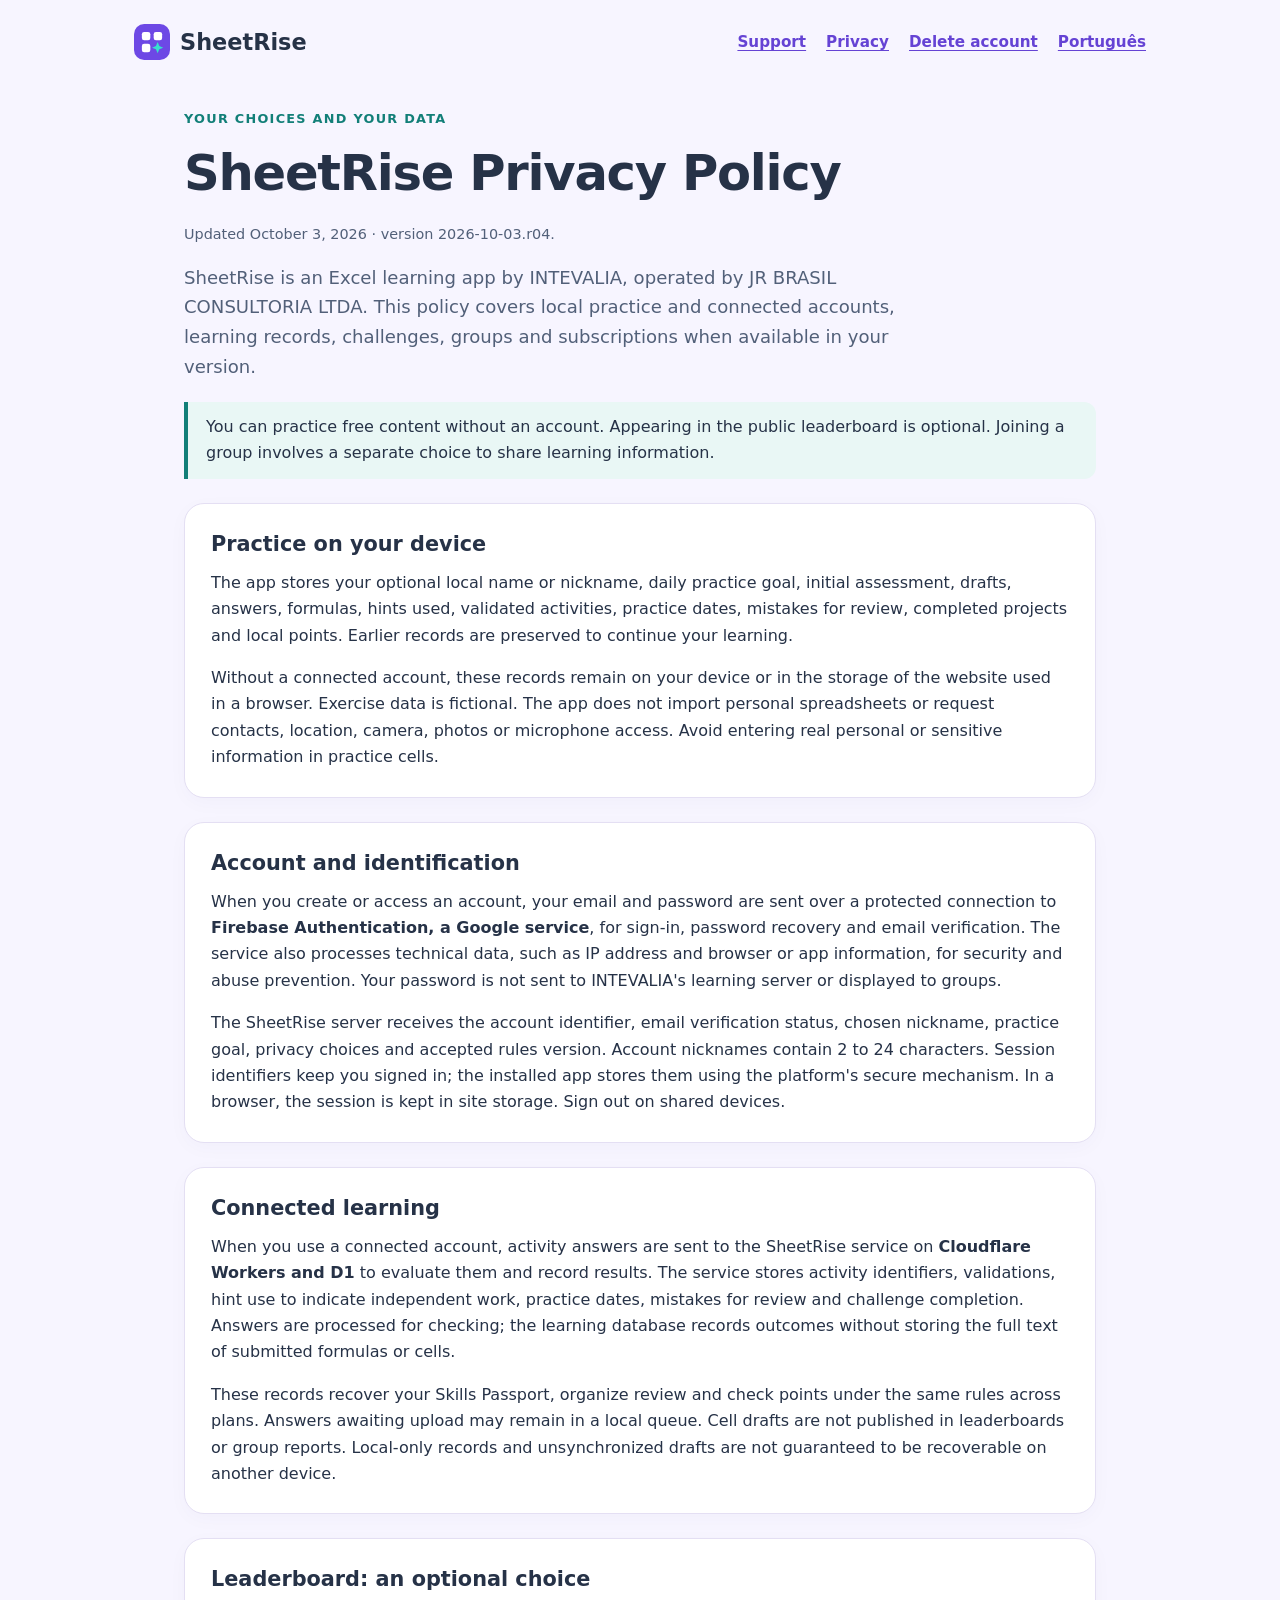
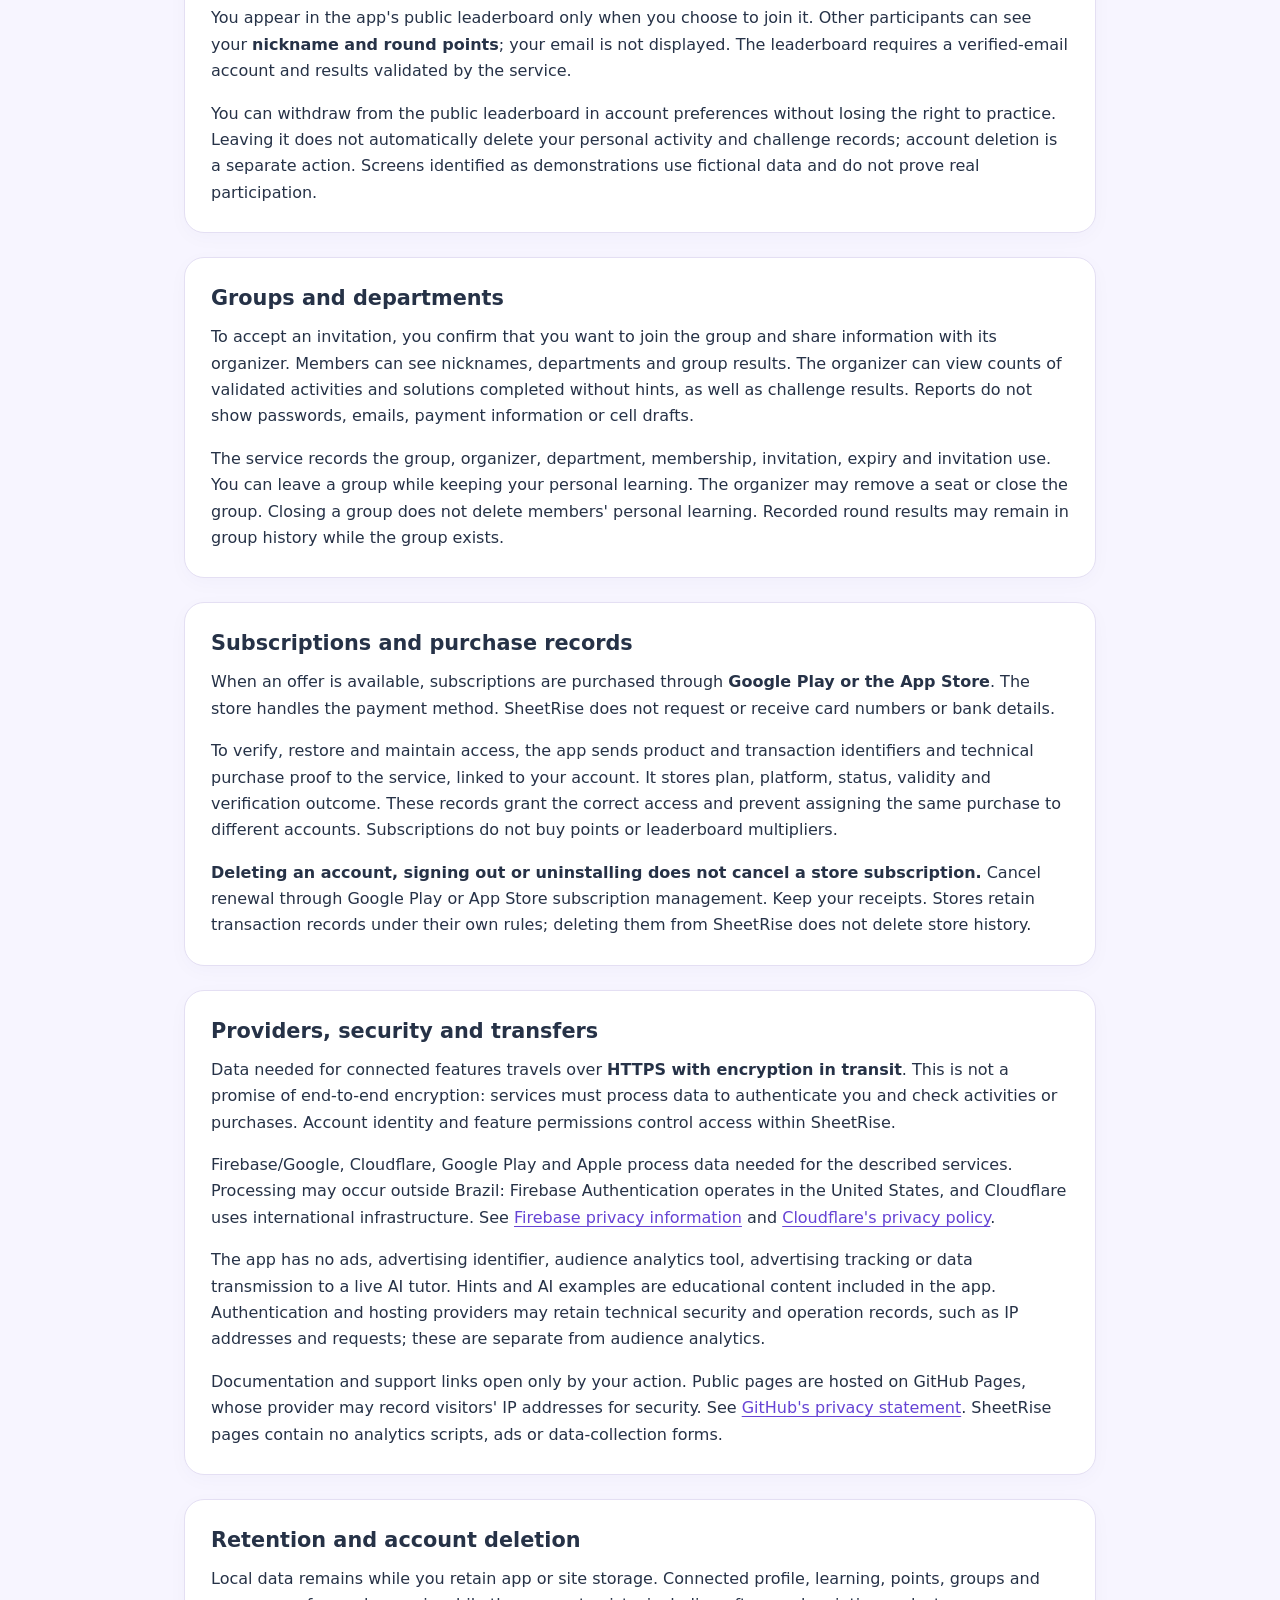
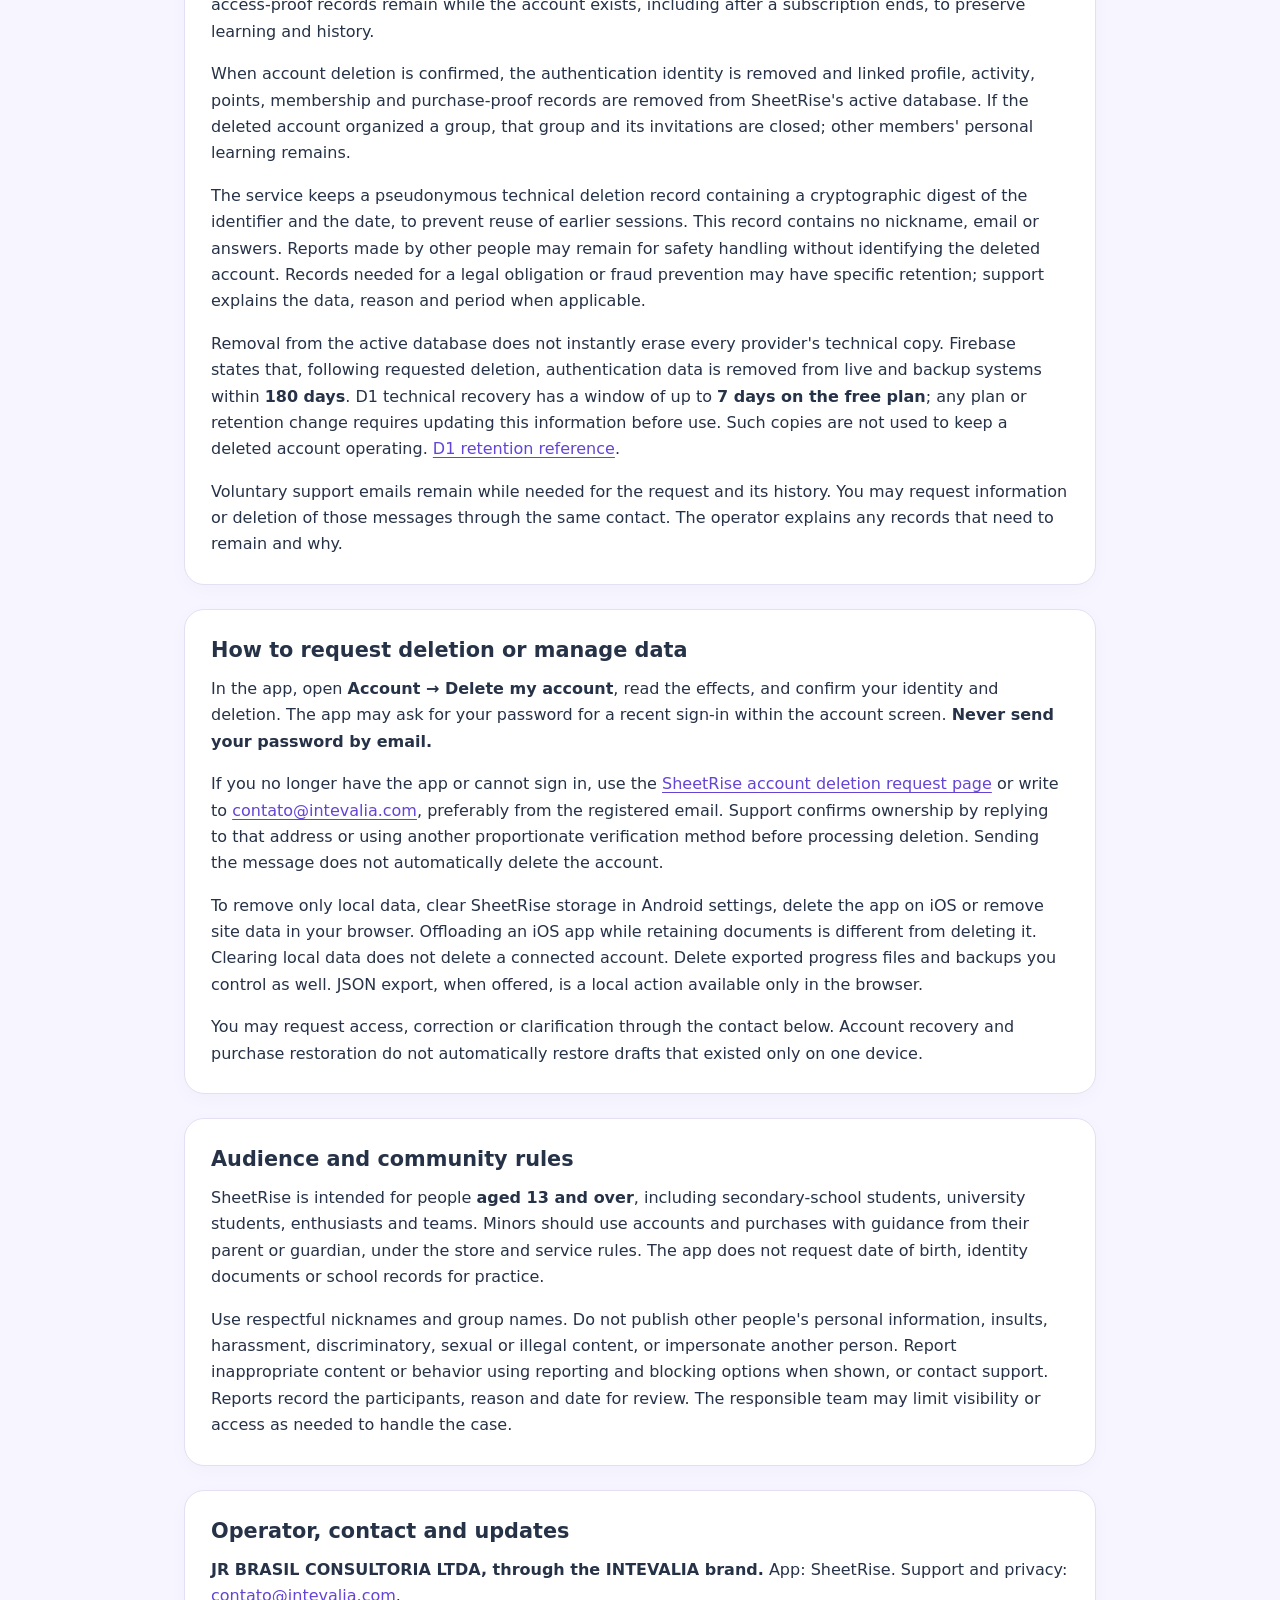
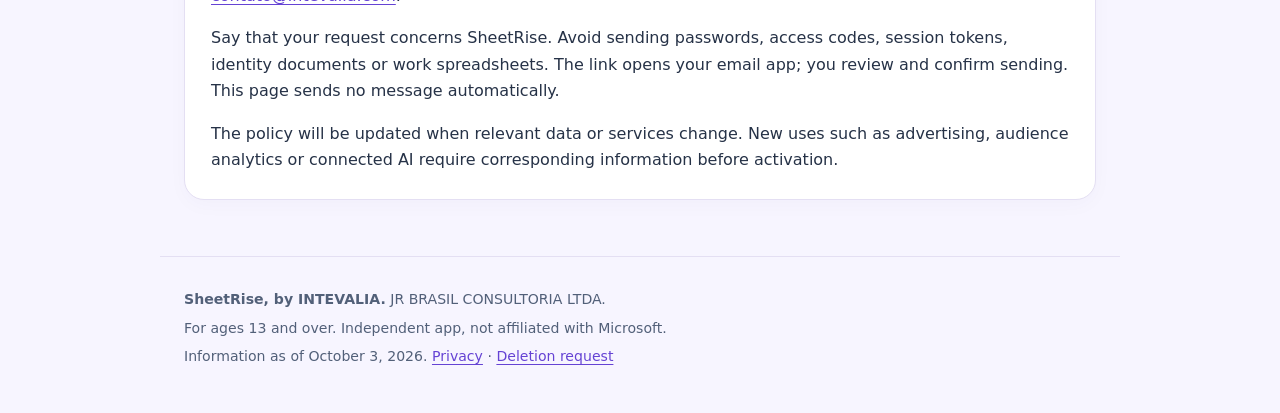
==== privacy.en.html @ 641ff598 "Publicar suporte e políticas SheetRise em PT e EN Atualiza seis páginas públicas de suporte, privaci" ====
<!doctype html>
<html lang="en"><head><meta charset="utf-8"><meta name="viewport" content="width=device-width,initial-scale=1"><meta name="description" content="SheetRise accounts, learning, groups, subscriptions and privacy choices."><title>SheetRise | Privacy Policy</title><link rel="stylesheet" href="styles.css"></head><body><header class="site-header"><a class="brand" href="index.en.html" aria-label="SheetRise. Support"><svg width="36" height="36" viewBox="0 0 64 64" aria-hidden="true"><rect width="64" height="64" rx="18" fill="#6d48e5"/><g fill="#fff"><rect x="14" y="14" width="15" height="15" rx="4"/><rect x="35" y="14" width="15" height="15" rx="4"/><rect x="14" y="35" width="15" height="15" rx="4"/></g><path fill="#38dfce" d="m42 32 3 7 7 3-7 3-3 7-3-7-7-3 7-3z"/></svg>SheetRise</a><nav aria-label="Navigation"><a href="index.en.html">Support</a><a href="privacy.en.html" aria-current="page">Privacy</a><a href="delete-account.en.html">Delete account</a><a href="privacy.html" lang="pt-BR" hreflang="pt-BR">Português</a></nav></header><main><span class="eyebrow">YOUR CHOICES AND YOUR DATA</span><h1>SheetRise Privacy Policy</h1><p class="updated">Updated October 3, 2026 · version 2026-10-03.r04.</p><p class="lead">SheetRise is an Excel learning app by INTEVALIA, operated by JR BRASIL CONSULTORIA LTDA. This policy covers local practice and connected accounts, learning records, challenges, groups and subscriptions when available in your version.</p><p class="note">You can practice free content without an account. Appearing in the public leaderboard is optional. Joining a group involves a separate choice to share learning information.</p>
<section class="panel"><h2>Practice on your device</h2><p>The app stores your optional local name or nickname, daily practice goal, initial assessment, drafts, answers, formulas, hints used, validated activities, practice dates, mistakes for review, completed projects and local points. Earlier records are preserved to continue your learning.</p><p>Without a connected account, these records remain on your device or in the storage of the website used in a browser. Exercise data is fictional. The app does not import personal spreadsheets or request contacts, location, camera, photos or microphone access. Avoid entering real personal or sensitive information in practice cells.</p></section>
<section class="panel"><h2>Account and identification</h2><p>When you create or access an account, your email and password are sent over a protected connection to <strong>Firebase Authentication, a Google service</strong>, for sign-in, password recovery and email verification. The service also processes technical data, such as IP address and browser or app information, for security and abuse prevention. Your password is not sent to INTEVALIA's learning server or displayed to groups.</p><p>The SheetRise server receives the account identifier, email verification status, chosen nickname, practice goal, privacy choices and accepted rules version. Account nicknames contain 2 to 24 characters. Session identifiers keep you signed in; the installed app stores them using the platform's secure mechanism. In a browser, the session is kept in site storage. Sign out on shared devices.</p></section>
<section class="panel"><h2>Connected learning</h2><p>When you use a connected account, activity answers are sent to the SheetRise service on <strong>Cloudflare Workers and D1</strong> to evaluate them and record results. The service stores activity identifiers, validations, hint use to indicate independent work, practice dates, mistakes for review and challenge completion. Answers are processed for checking; the learning database records outcomes without storing the full text of submitted formulas or cells.</p><p>These records recover your Skills Passport, organize review and check points under the same rules across plans. Answers awaiting upload may remain in a local queue. Cell drafts are not published in leaderboards or group reports. Local-only records and unsynchronized drafts are not guaranteed to be recoverable on another device.</p></section>
<section class="panel"><h2>Leaderboard: an optional choice</h2><p>You appear in the app's public leaderboard only when you choose to join it. Other participants can see your <strong>nickname and round points</strong>; your email is not displayed. The leaderboard requires a verified-email account and results validated by the service.</p><p>You can withdraw from the public leaderboard in account preferences without losing the right to practice. Leaving it does not automatically delete your personal activity and challenge records; account deletion is a separate action. Screens identified as demonstrations use fictional data and do not prove real participation.</p></section>
<section class="panel"><h2>Groups and departments</h2><p>To accept an invitation, you confirm that you want to join the group and share information with its organizer. Members can see nicknames, departments and group results. The organizer can view counts of validated activities and solutions completed without hints, as well as challenge results. Reports do not show passwords, emails, payment information or cell drafts.</p><p>The service records the group, organizer, department, membership, invitation, expiry and invitation use. You can leave a group while keeping your personal learning. The organizer may remove a seat or close the group. Closing a group does not delete members' personal learning. Recorded round results may remain in group history while the group exists.</p></section>
<section class="panel"><h2>Subscriptions and purchase records</h2><p>When an offer is available, subscriptions are purchased through <strong>Google Play or the App Store</strong>. The store handles the payment method. SheetRise does not request or receive card numbers or bank details.</p><p>To verify, restore and maintain access, the app sends product and transaction identifiers and technical purchase proof to the service, linked to your account. It stores plan, platform, status, validity and verification outcome. These records grant the correct access and prevent assigning the same purchase to different accounts. Subscriptions do not buy points or leaderboard multipliers.</p><p><strong>Deleting an account, signing out or uninstalling does not cancel a store subscription.</strong> Cancel renewal through Google Play or App Store subscription management. Keep your receipts. Stores retain transaction records under their own rules; deleting them from SheetRise does not delete store history.</p></section>
<section class="panel"><h2>Providers, security and transfers</h2><p>Data needed for connected features travels over <strong>HTTPS with encryption in transit</strong>. This is not a promise of end-to-end encryption: services must process data to authenticate you and check activities or purchases. Account identity and feature permissions control access within SheetRise.</p><p>Firebase/Google, Cloudflare, Google Play and Apple process data needed for the described services. Processing may occur outside Brazil: Firebase Authentication operates in the United States, and Cloudflare uses international infrastructure. See <a href="https://firebase.google.com/support/privacy" target="_blank" rel="noreferrer">Firebase privacy information</a> and <a href="https://www.cloudflare.com/privacypolicy/" target="_blank" rel="noreferrer">Cloudflare's privacy policy</a>.</p><p>The app has no ads, advertising identifier, audience analytics tool, advertising tracking or data transmission to a live AI tutor. Hints and AI examples are educational content included in the app. Authentication and hosting providers may retain technical security and operation records, such as IP addresses and requests; these are separate from audience analytics.</p><p>Documentation and support links open only by your action. Public pages are hosted on GitHub Pages, whose provider may record visitors' IP addresses for security. See <a href="https://docs.github.com/en/site-policy/privacy-policies/github-general-privacy-statement" target="_blank" rel="noreferrer">GitHub's privacy statement</a>. SheetRise pages contain no analytics scripts, ads or data-collection forms.</p></section>
<section class="panel"><h2>Retention and account deletion</h2><p>Local data remains while you retain app or site storage. Connected profile, learning, points, groups and access-proof records remain while the account exists, including after a subscription ends, to preserve learning and history.</p><p>When account deletion is confirmed, the authentication identity is removed and linked profile, activity, points, membership and purchase-proof records are removed from SheetRise's active database. If the deleted account organized a group, that group and its invitations are closed; other members' personal learning remains.</p><p>The service keeps a pseudonymous technical deletion record containing a cryptographic digest of the identifier and the date, to prevent reuse of earlier sessions. This record contains no nickname, email or answers. Reports made by other people may remain for safety handling without identifying the deleted account. Records needed for a legal obligation or fraud prevention may have specific retention; support explains the data, reason and period when applicable.</p><p>Removal from the active database does not instantly erase every provider's technical copy. Firebase states that, following requested deletion, authentication data is removed from live and backup systems within <strong>180 days</strong>. D1 technical recovery has a window of up to <strong>7 days on the free plan</strong>; any plan or retention change requires updating this information before use. Such copies are not used to keep a deleted account operating. <a href="https://developers.cloudflare.com/d1/platform/limits/" target="_blank" rel="noreferrer">D1 retention reference</a>.</p><p>Voluntary support emails remain while needed for the request and its history. You may request information or deletion of those messages through the same contact. The operator explains any records that need to remain and why.</p></section>
<section class="panel"><h2>How to request deletion or manage data</h2><p>In the app, open <strong>Account → Delete my account</strong>, read the effects, and confirm your identity and deletion. The app may ask for your password for a recent sign-in within the account screen. <strong>Never send your password by email.</strong></p><p>If you no longer have the app or cannot sign in, use the <a href="delete-account.en.html">SheetRise account deletion request page</a> or write to <a href="mailto:contato@intevalia.com?subject=SheetRise%20%7C%20Account%20deletion%20request">contato@intevalia.com</a>, preferably from the registered email. Support confirms ownership by replying to that address or using another proportionate verification method before processing deletion. Sending the message does not automatically delete the account.</p><p>To remove only local data, clear SheetRise storage in Android settings, delete the app on iOS or remove site data in your browser. Offloading an iOS app while retaining documents is different from deleting it. Clearing local data does not delete a connected account. Delete exported progress files and backups you control as well. JSON export, when offered, is a local action available only in the browser.</p><p>You may request access, correction or clarification through the contact below. Account recovery and purchase restoration do not automatically restore drafts that existed only on one device.</p></section>
<section class="panel"><h2>Audience and community rules</h2><p>SheetRise is intended for people <strong>aged 13 and over</strong>, including secondary-school students, university students, enthusiasts and teams. Minors should use accounts and purchases with guidance from their parent or guardian, under the store and service rules. The app does not request date of birth, identity documents or school records for practice.</p><p>Use respectful nicknames and group names. Do not publish other people's personal information, insults, harassment, discriminatory, sexual or illegal content, or impersonate another person. Report inappropriate content or behavior using reporting and blocking options when shown, or contact support. Reports record the participants, reason and date for review. The responsible team may limit visibility or access as needed to handle the case.</p></section>
<section class="panel" id="contact"><h2>Operator, contact and updates</h2><p><strong>JR BRASIL CONSULTORIA LTDA, through the INTEVALIA brand.</strong> App: SheetRise. Support and privacy: <a href="mailto:contato@intevalia.com?subject=SheetRise%20%7C%20Privacy">contato@intevalia.com</a>.</p><p>Say that your request concerns SheetRise. Avoid sending passwords, access codes, session tokens, identity documents or work spreadsheets. The link opens your email app; you review and confirm sending. This page sends no message automatically.</p><p>The policy will be updated when relevant data or services change. New uses such as advertising, audience analytics or connected AI require corresponding information before activation.</p></section></main><footer class="site-footer"><p><strong>SheetRise, by INTEVALIA.</strong> JR BRASIL CONSULTORIA LTDA.</p><p>For ages 13 and over. Independent app, not affiliated with Microsoft.</p><p>Information as of October 3, 2026. <a href="privacy.en.html">Privacy</a> · <a href="delete-account.en.html">Deletion request</a></p></footer></body></html>
---- styles.css ----
:root{color-scheme:light;--ink:#263247;--muted:#526079;--purple:#6543d4;--turquoise:#127f78;--line:#e4dff3;--paper:#fff;--bg:#f7f5ff;font-family:system-ui,-apple-system,BlinkMacSystemFont,"Segoe UI",sans-serif;line-height:1.65;background:var(--bg);color:var(--ink)}
*{box-sizing:border-box}body{margin:0}a{color:var(--purple);text-underline-offset:.2em}a:focus-visible,summary:focus-visible{outline:3px solid var(--turquoise);outline-offset:4px;border-radius:3px}.site-header{max-width:1060px;margin:auto;padding:24px;display:flex;align-items:center;justify-content:space-between;gap:20px;flex-wrap:wrap}.brand{display:flex;align-items:center;gap:10px;text-decoration:none;font-size:1.4rem;font-weight:750;color:var(--ink)}.brand svg{flex:none}.site-header nav{display:flex;gap:20px;flex-wrap:wrap}.site-header nav a{font-size:.95rem;font-weight:650}main{max-width:960px;margin:auto;padding:20px 24px 56px}.eyebrow{font-size:.8rem;letter-spacing:.1em;font-weight:750;color:var(--turquoise)}h1{font-size:clamp(2rem,5vw,3.1rem);line-height:1.16;margin:14px 0 20px;max-width:800px;letter-spacing:-.025em}h2{font-size:1.3rem;line-height:1.35;margin:0 0 12px}p{margin:0 0 16px}p:last-child{margin-bottom:0}.lead{font-size:1.13rem;color:var(--muted);max-width:750px}.panel{border:1px solid var(--line);background:var(--paper);border-radius:20px;padding:26px;margin-top:24px;box-shadow:0 5px 20px #352c6307}.grid{display:grid;grid-template-columns:repeat(3,minmax(0,1fr));gap:16px;margin-top:24px}.pillar{border-radius:16px;background:var(--paper);border:1px solid var(--line);padding:20px}.pillar h2{color:var(--purple)}.pillar:nth-child(2) h2{color:var(--turquoise)}.pillar:nth-child(3) h2{color:#8d465b}ul,ol{padding-left:24px;margin:12px 0 0}li{margin:9px 0}.small{font-size:.88rem;color:var(--muted)}details{border-top:1px solid var(--line);padding:18px 0}details:first-of-type{border-top:0}summary{cursor:pointer;font-weight:700;font-size:1.05rem}details p{margin-top:14px}.contact{overflow-wrap:anywhere}.site-footer{max-width:960px;margin:auto;border-top:1px solid var(--line);padding:26px 24px 40px;font-size:.88rem;color:var(--muted)}.site-footer p{margin:5px 0}.updated{font-size:.9rem;color:var(--muted)}.note{border-left:4px solid var(--turquoise);padding:12px 18px;background:#e9f7f5;margin-top:20px;border-radius:0 12px 12px 0}
@media(max-width:680px){.site-header{padding:20px}.site-header nav{gap:14px}main{padding:12px 20px 40px}.grid{grid-template-columns:1fr;gap:10px}.panel{padding:20px}.pillar{padding:16px}.site-footer{padding:24px 20px}}
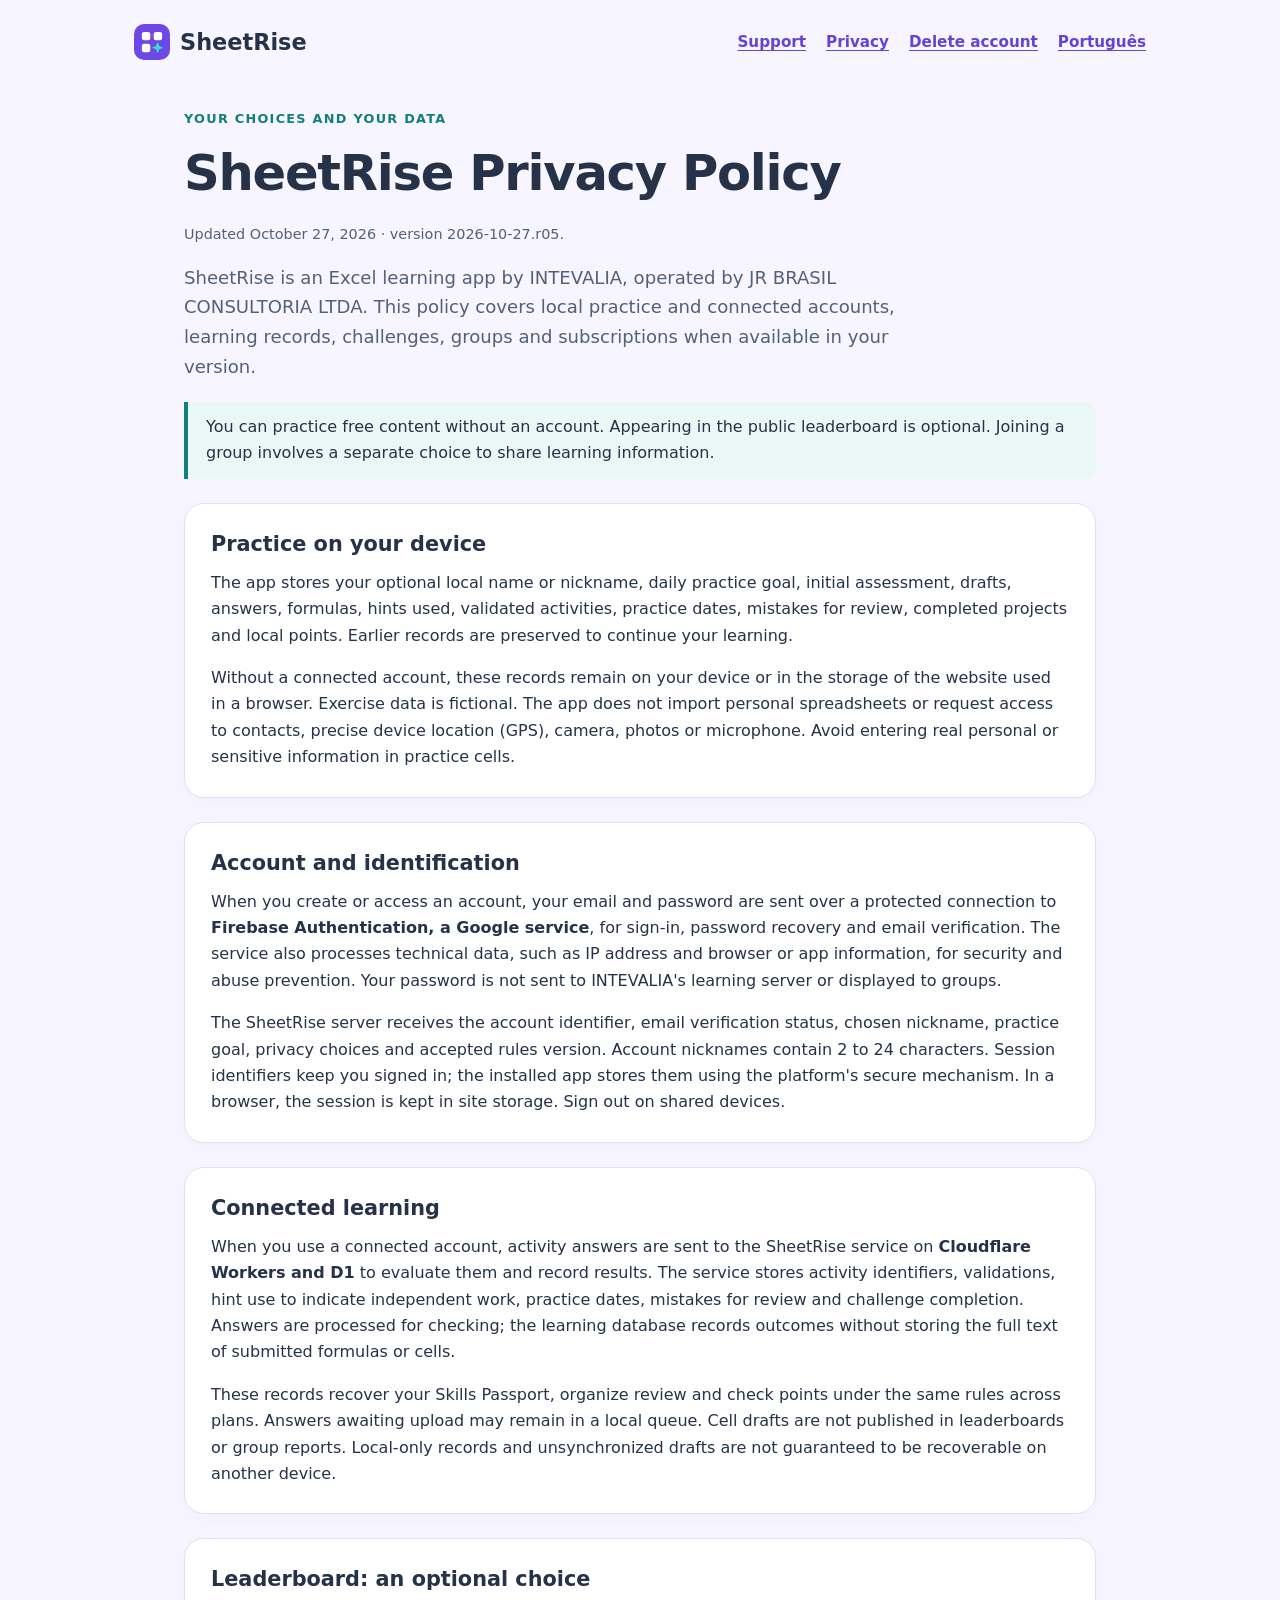
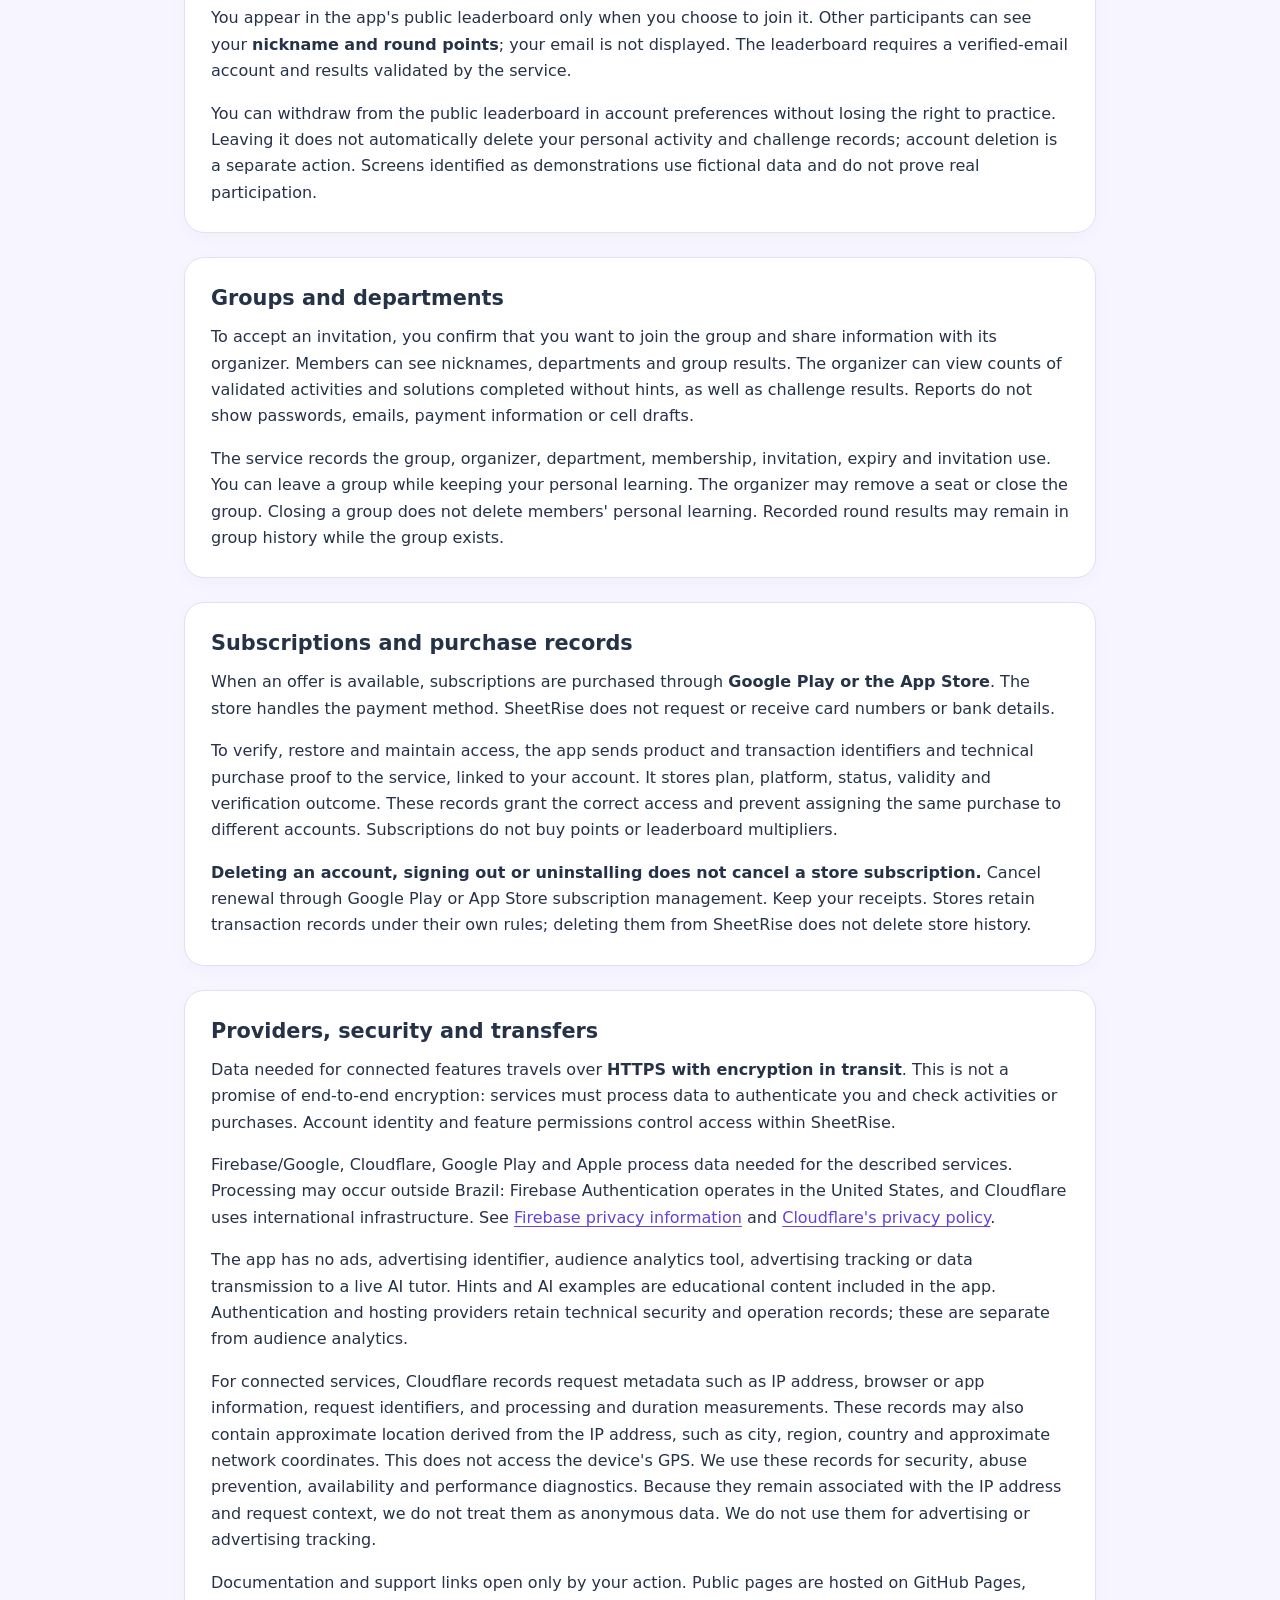
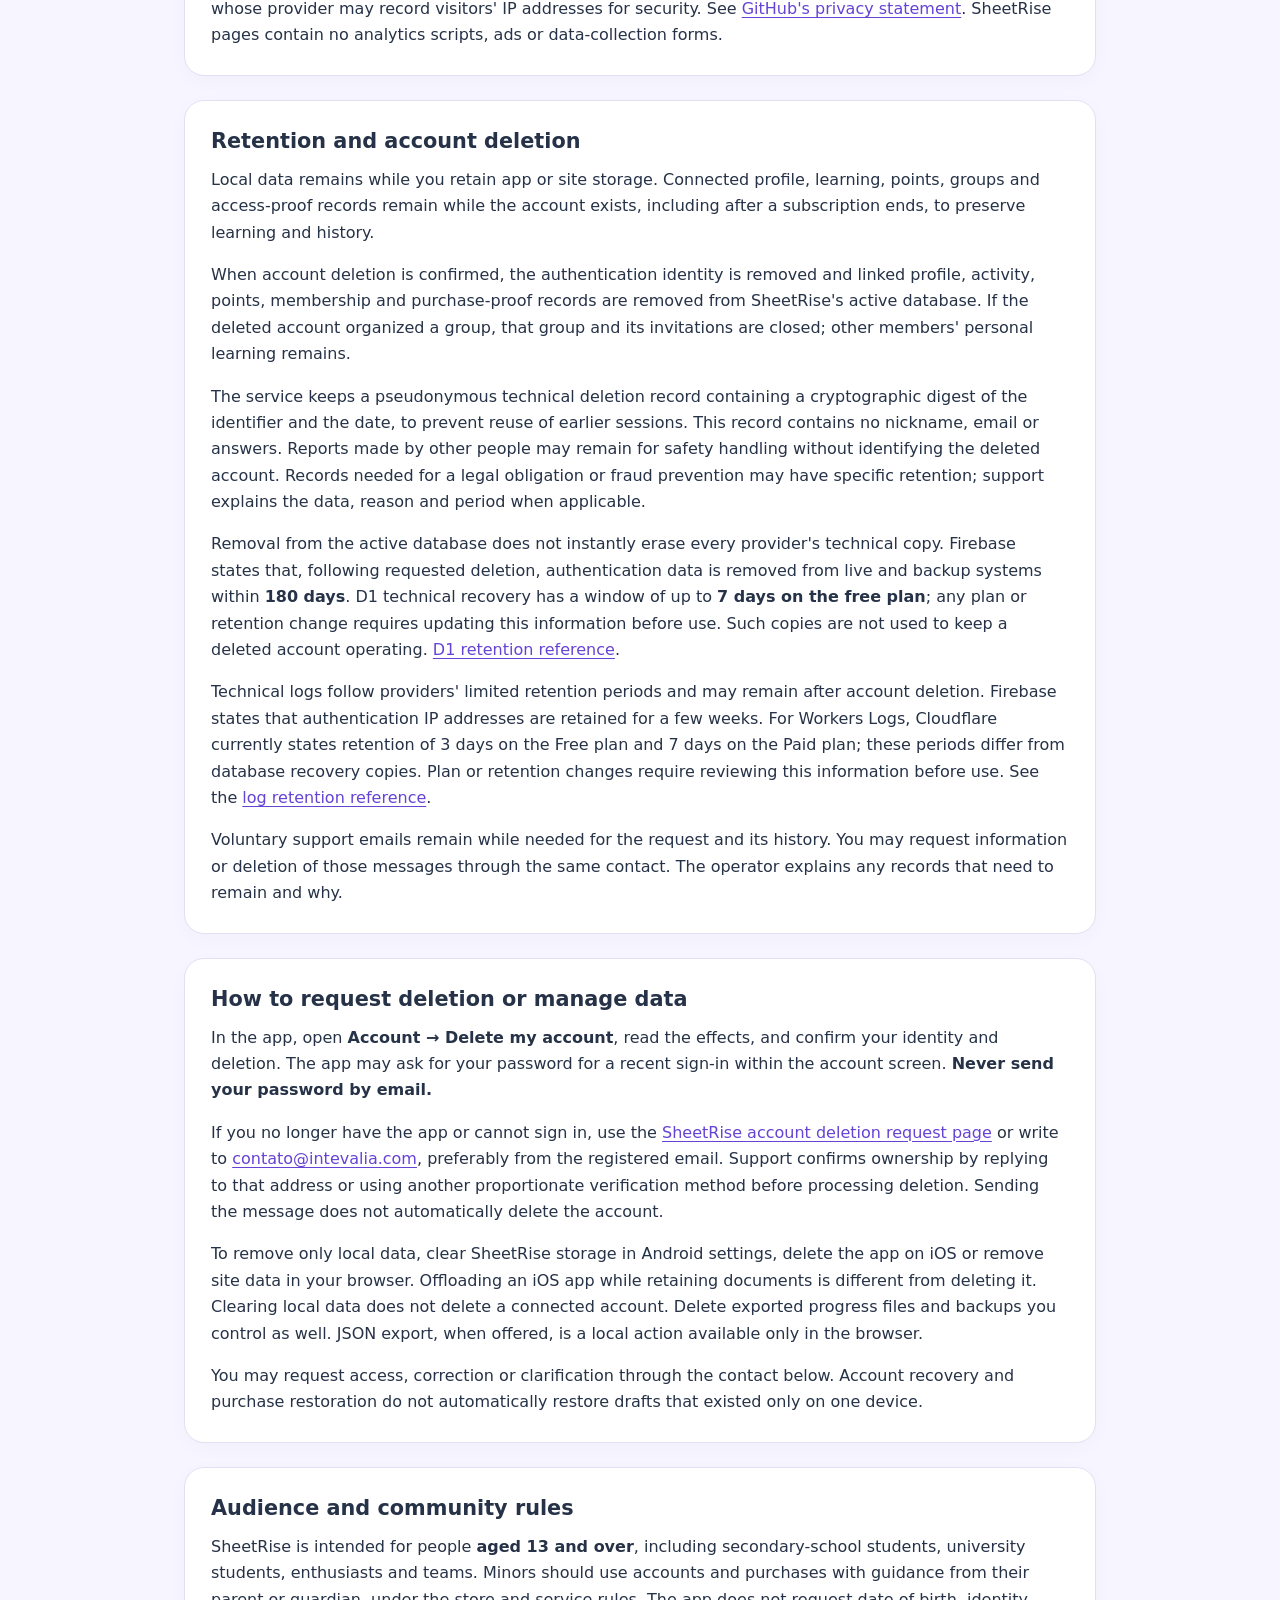
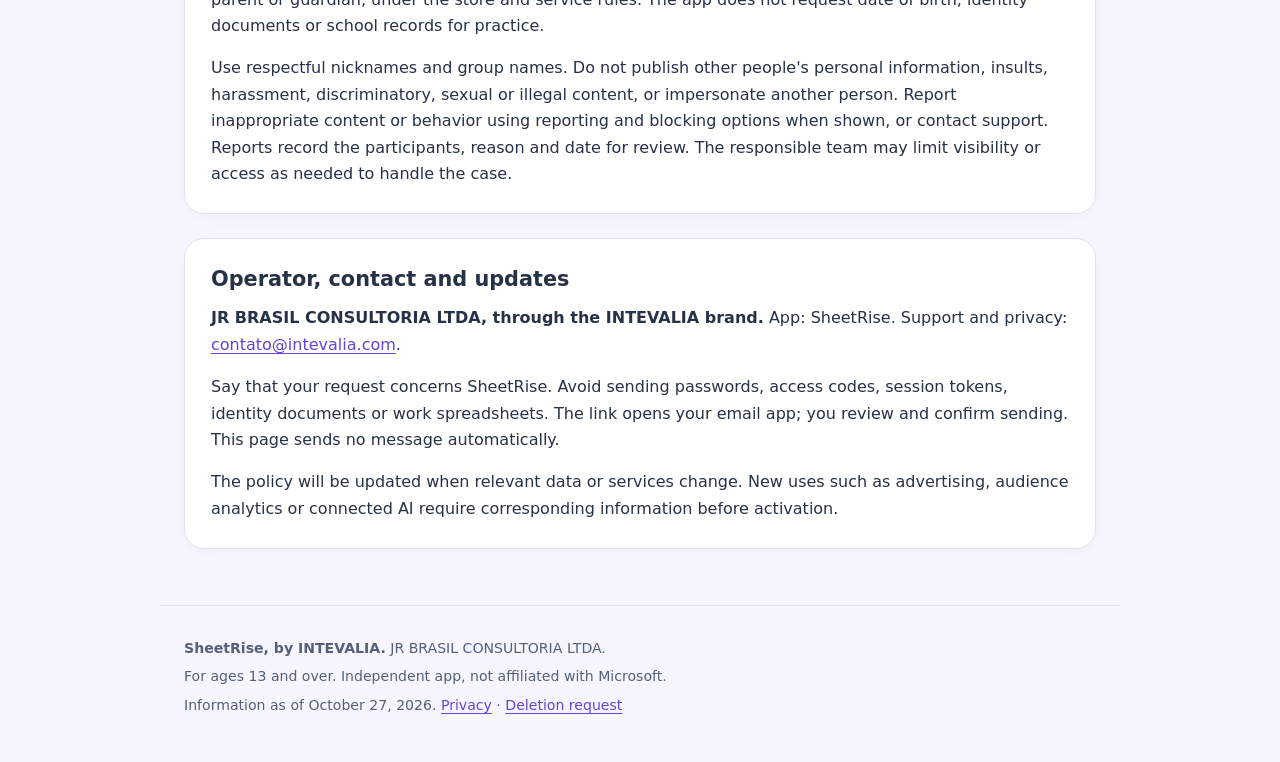
==== commit fe78ba44: "Clarificar privacidade SheetRise R05 em PT e EN Atualiza somente as duas políticas públicas revisada" ====
--- a/privacy.en.html
+++ b/privacy.en.html
@@ -1,13 +1,13 @@
-<!doctype html>
-<html lang="en"><head><meta charset="utf-8"><meta name="viewport" content="width=device-width,initial-scale=1"><meta name="description" content="SheetRise accounts, learning, groups, subscriptions and privacy choices."><title>SheetRise | Privacy Policy</title><link rel="stylesheet" href="styles.css"></head><body><header class="site-header"><a class="brand" href="index.en.html" aria-label="SheetRise. Support"><svg width="36" height="36" viewBox="0 0 64 64" aria-hidden="true"><rect width="64" height="64" rx="18" fill="#6d48e5"/><g fill="#fff"><rect x="14" y="14" width="15" height="15" rx="4"/><rect x="35" y="14" width="15" height="15" rx="4"/><rect x="14" y="35" width="15" height="15" rx="4"/></g><path fill="#38dfce" d="m42 32 3 7 7 3-7 3-3 7-3-7-7-3 7-3z"/></svg>SheetRise</a><nav aria-label="Navigation"><a href="index.en.html">Support</a><a href="privacy.en.html" aria-current="page">Privacy</a><a href="delete-account.en.html">Delete account</a><a href="privacy.html" lang="pt-BR" hreflang="pt-BR">Português</a></nav></header><main><span class="eyebrow">YOUR CHOICES AND YOUR DATA</span><h1>SheetRise Privacy Policy</h1><p class="updated">Updated October 3, 2026 · version 2026-10-03.r04.</p><p class="lead">SheetRise is an Excel learning app by INTEVALIA, operated by JR BRASIL CONSULTORIA LTDA. This policy covers local practice and connected accounts, learning records, challenges, groups and subscriptions when available in your version.</p><p class="note">You can practice free content without an account. Appearing in the public leaderboard is optional. Joining a group involves a separate choice to share learning information.</p>
-<section class="panel"><h2>Practice on your device</h2><p>The app stores your optional local name or nickname, daily practice goal, initial assessment, drafts, answers, formulas, hints used, validated activities, practice dates, mistakes for review, completed projects and local points. Earlier records are preserved to continue your learning.</p><p>Without a connected account, these records remain on your device or in the storage of the website used in a browser. Exercise data is fictional. The app does not import personal spreadsheets or request contacts, location, camera, photos or microphone access. Avoid entering real personal or sensitive information in practice cells.</p></section>
-<section class="panel"><h2>Account and identification</h2><p>When you create or access an account, your email and password are sent over a protected connection to <strong>Firebase Authentication, a Google service</strong>, for sign-in, password recovery and email verification. The service also processes technical data, such as IP address and browser or app information, for security and abuse prevention. Your password is not sent to INTEVALIA's learning server or displayed to groups.</p><p>The SheetRise server receives the account identifier, email verification status, chosen nickname, practice goal, privacy choices and accepted rules version. Account nicknames contain 2 to 24 characters. Session identifiers keep you signed in; the installed app stores them using the platform's secure mechanism. In a browser, the session is kept in site storage. Sign out on shared devices.</p></section>
-<section class="panel"><h2>Connected learning</h2><p>When you use a connected account, activity answers are sent to the SheetRise service on <strong>Cloudflare Workers and D1</strong> to evaluate them and record results. The service stores activity identifiers, validations, hint use to indicate independent work, practice dates, mistakes for review and challenge completion. Answers are processed for checking; the learning database records outcomes without storing the full text of submitted formulas or cells.</p><p>These records recover your Skills Passport, organize review and check points under the same rules across plans. Answers awaiting upload may remain in a local queue. Cell drafts are not published in leaderboards or group reports. Local-only records and unsynchronized drafts are not guaranteed to be recoverable on another device.</p></section>
-<section class="panel"><h2>Leaderboard: an optional choice</h2><p>You appear in the app's public leaderboard only when you choose to join it. Other participants can see your <strong>nickname and round points</strong>; your email is not displayed. The leaderboard requires a verified-email account and results validated by the service.</p><p>You can withdraw from the public leaderboard in account preferences without losing the right to practice. Leaving it does not automatically delete your personal activity and challenge records; account deletion is a separate action. Screens identified as demonstrations use fictional data and do not prove real participation.</p></section>
-<section class="panel"><h2>Groups and departments</h2><p>To accept an invitation, you confirm that you want to join the group and share information with its organizer. Members can see nicknames, departments and group results. The organizer can view counts of validated activities and solutions completed without hints, as well as challenge results. Reports do not show passwords, emails, payment information or cell drafts.</p><p>The service records the group, organizer, department, membership, invitation, expiry and invitation use. You can leave a group while keeping your personal learning. The organizer may remove a seat or close the group. Closing a group does not delete members' personal learning. Recorded round results may remain in group history while the group exists.</p></section>
-<section class="panel"><h2>Subscriptions and purchase records</h2><p>When an offer is available, subscriptions are purchased through <strong>Google Play or the App Store</strong>. The store handles the payment method. SheetRise does not request or receive card numbers or bank details.</p><p>To verify, restore and maintain access, the app sends product and transaction identifiers and technical purchase proof to the service, linked to your account. It stores plan, platform, status, validity and verification outcome. These records grant the correct access and prevent assigning the same purchase to different accounts. Subscriptions do not buy points or leaderboard multipliers.</p><p><strong>Deleting an account, signing out or uninstalling does not cancel a store subscription.</strong> Cancel renewal through Google Play or App Store subscription management. Keep your receipts. Stores retain transaction records under their own rules; deleting them from SheetRise does not delete store history.</p></section>
-<section class="panel"><h2>Providers, security and transfers</h2><p>Data needed for connected features travels over <strong>HTTPS with encryption in transit</strong>. This is not a promise of end-to-end encryption: services must process data to authenticate you and check activities or purchases. Account identity and feature permissions control access within SheetRise.</p><p>Firebase/Google, Cloudflare, Google Play and Apple process data needed for the described services. Processing may occur outside Brazil: Firebase Authentication operates in the United States, and Cloudflare uses international infrastructure. See <a href="https://firebase.google.com/support/privacy" target="_blank" rel="noreferrer">Firebase privacy information</a> and <a href="https://www.cloudflare.com/privacypolicy/" target="_blank" rel="noreferrer">Cloudflare's privacy policy</a>.</p><p>The app has no ads, advertising identifier, audience analytics tool, advertising tracking or data transmission to a live AI tutor. Hints and AI examples are educational content included in the app. Authentication and hosting providers may retain technical security and operation records, such as IP addresses and requests; these are separate from audience analytics.</p><p>Documentation and support links open only by your action. Public pages are hosted on GitHub Pages, whose provider may record visitors' IP addresses for security. See <a href="https://docs.github.com/en/site-policy/privacy-policies/github-general-privacy-statement" target="_blank" rel="noreferrer">GitHub's privacy statement</a>. SheetRise pages contain no analytics scripts, ads or data-collection forms.</p></section>
-<section class="panel"><h2>Retention and account deletion</h2><p>Local data remains while you retain app or site storage. Connected profile, learning, points, groups and access-proof records remain while the account exists, including after a subscription ends, to preserve learning and history.</p><p>When account deletion is confirmed, the authentication identity is removed and linked profile, activity, points, membership and purchase-proof records are removed from SheetRise's active database. If the deleted account organized a group, that group and its invitations are closed; other members' personal learning remains.</p><p>The service keeps a pseudonymous technical deletion record containing a cryptographic digest of the identifier and the date, to prevent reuse of earlier sessions. This record contains no nickname, email or answers. Reports made by other people may remain for safety handling without identifying the deleted account. Records needed for a legal obligation or fraud prevention may have specific retention; support explains the data, reason and period when applicable.</p><p>Removal from the active database does not instantly erase every provider's technical copy. Firebase states that, following requested deletion, authentication data is removed from live and backup systems within <strong>180 days</strong>. D1 technical recovery has a window of up to <strong>7 days on the free plan</strong>; any plan or retention change requires updating this information before use. Such copies are not used to keep a deleted account operating. <a href="https://developers.cloudflare.com/d1/platform/limits/" target="_blank" rel="noreferrer">D1 retention reference</a>.</p><p>Voluntary support emails remain while needed for the request and its history. You may request information or deletion of those messages through the same contact. The operator explains any records that need to remain and why.</p></section>
-<section class="panel"><h2>How to request deletion or manage data</h2><p>In the app, open <strong>Account → Delete my account</strong>, read the effects, and confirm your identity and deletion. The app may ask for your password for a recent sign-in within the account screen. <strong>Never send your password by email.</strong></p><p>If you no longer have the app or cannot sign in, use the <a href="delete-account.en.html">SheetRise account deletion request page</a> or write to <a href="mailto:contato@intevalia.com?subject=SheetRise%20%7C%20Account%20deletion%20request">contato@intevalia.com</a>, preferably from the registered email. Support confirms ownership by replying to that address or using another proportionate verification method before processing deletion. Sending the message does not automatically delete the account.</p><p>To remove only local data, clear SheetRise storage in Android settings, delete the app on iOS or remove site data in your browser. Offloading an iOS app while retaining documents is different from deleting it. Clearing local data does not delete a connected account. Delete exported progress files and backups you control as well. JSON export, when offered, is a local action available only in the browser.</p><p>You may request access, correction or clarification through the contact below. Account recovery and purchase restoration do not automatically restore drafts that existed only on one device.</p></section>
-<section class="panel"><h2>Audience and community rules</h2><p>SheetRise is intended for people <strong>aged 13 and over</strong>, including secondary-school students, university students, enthusiasts and teams. Minors should use accounts and purchases with guidance from their parent or guardian, under the store and service rules. The app does not request date of birth, identity documents or school records for practice.</p><p>Use respectful nicknames and group names. Do not publish other people's personal information, insults, harassment, discriminatory, sexual or illegal content, or impersonate another person. Report inappropriate content or behavior using reporting and blocking options when shown, or contact support. Reports record the participants, reason and date for review. The responsible team may limit visibility or access as needed to handle the case.</p></section>
-<section class="panel" id="contact"><h2>Operator, contact and updates</h2><p><strong>JR BRASIL CONSULTORIA LTDA, through the INTEVALIA brand.</strong> App: SheetRise. Support and privacy: <a href="mailto:contato@intevalia.com?subject=SheetRise%20%7C%20Privacy">contato@intevalia.com</a>.</p><p>Say that your request concerns SheetRise. Avoid sending passwords, access codes, session tokens, identity documents or work spreadsheets. The link opens your email app; you review and confirm sending. This page sends no message automatically.</p><p>The policy will be updated when relevant data or services change. New uses such as advertising, audience analytics or connected AI require corresponding information before activation.</p></section></main><footer class="site-footer"><p><strong>SheetRise, by INTEVALIA.</strong> JR BRASIL CONSULTORIA LTDA.</p><p>For ages 13 and over. Independent app, not affiliated with Microsoft.</p><p>Information as of October 3, 2026. <a href="privacy.en.html">Privacy</a> · <a href="delete-account.en.html">Deletion request</a></p></footer></body></html>
+<!doctype html>
+<html lang="en"><head><meta charset="utf-8"><meta name="viewport" content="width=device-width,initial-scale=1"><meta name="description" content="SheetRise accounts, learning, groups, subscriptions and privacy choices."><title>SheetRise | Privacy Policy</title><link rel="stylesheet" href="styles.css"></head><body><header class="site-header"><a class="brand" href="index.en.html" aria-label="SheetRise. Support"><svg width="36" height="36" viewBox="0 0 64 64" aria-hidden="true"><rect width="64" height="64" rx="18" fill="#6d48e5"/><g fill="#fff"><rect x="14" y="14" width="15" height="15" rx="4"/><rect x="35" y="14" width="15" height="15" rx="4"/><rect x="14" y="35" width="15" height="15" rx="4"/></g><path fill="#38dfce" d="m42 32 3 7 7 3-7 3-3 7-3-7-7-3 7-3z"/></svg>SheetRise</a><nav aria-label="Navigation"><a href="index.en.html">Support</a><a href="privacy.en.html" aria-current="page">Privacy</a><a href="delete-account.en.html">Delete account</a><a href="privacy.html" lang="pt-BR" hreflang="pt-BR">Português</a></nav></header><main><span class="eyebrow">YOUR CHOICES AND YOUR DATA</span><h1>SheetRise Privacy Policy</h1><p class="updated">Updated October 27, 2026 · version 2026-10-27.r05.</p><p class="lead">SheetRise is an Excel learning app by INTEVALIA, operated by JR BRASIL CONSULTORIA LTDA. This policy covers local practice and connected accounts, learning records, challenges, groups and subscriptions when available in your version.</p><p class="note">You can practice free content without an account. Appearing in the public leaderboard is optional. Joining a group involves a separate choice to share learning information.</p>
+<section class="panel"><h2>Practice on your device</h2><p>The app stores your optional local name or nickname, daily practice goal, initial assessment, drafts, answers, formulas, hints used, validated activities, practice dates, mistakes for review, completed projects and local points. Earlier records are preserved to continue your learning.</p><p>Without a connected account, these records remain on your device or in the storage of the website used in a browser. Exercise data is fictional. The app does not import personal spreadsheets or request access to contacts, precise device location (GPS), camera, photos or microphone. Avoid entering real personal or sensitive information in practice cells.</p></section>
+<section class="panel"><h2>Account and identification</h2><p>When you create or access an account, your email and password are sent over a protected connection to <strong>Firebase Authentication, a Google service</strong>, for sign-in, password recovery and email verification. The service also processes technical data, such as IP address and browser or app information, for security and abuse prevention. Your password is not sent to INTEVALIA's learning server or displayed to groups.</p><p>The SheetRise server receives the account identifier, email verification status, chosen nickname, practice goal, privacy choices and accepted rules version. Account nicknames contain 2 to 24 characters. Session identifiers keep you signed in; the installed app stores them using the platform's secure mechanism. In a browser, the session is kept in site storage. Sign out on shared devices.</p></section>
+<section class="panel"><h2>Connected learning</h2><p>When you use a connected account, activity answers are sent to the SheetRise service on <strong>Cloudflare Workers and D1</strong> to evaluate them and record results. The service stores activity identifiers, validations, hint use to indicate independent work, practice dates, mistakes for review and challenge completion. Answers are processed for checking; the learning database records outcomes without storing the full text of submitted formulas or cells.</p><p>These records recover your Skills Passport, organize review and check points under the same rules across plans. Answers awaiting upload may remain in a local queue. Cell drafts are not published in leaderboards or group reports. Local-only records and unsynchronized drafts are not guaranteed to be recoverable on another device.</p></section>
+<section class="panel"><h2>Leaderboard: an optional choice</h2><p>You appear in the app's public leaderboard only when you choose to join it. Other participants can see your <strong>nickname and round points</strong>; your email is not displayed. The leaderboard requires a verified-email account and results validated by the service.</p><p>You can withdraw from the public leaderboard in account preferences without losing the right to practice. Leaving it does not automatically delete your personal activity and challenge records; account deletion is a separate action. Screens identified as demonstrations use fictional data and do not prove real participation.</p></section>
+<section class="panel"><h2>Groups and departments</h2><p>To accept an invitation, you confirm that you want to join the group and share information with its organizer. Members can see nicknames, departments and group results. The organizer can view counts of validated activities and solutions completed without hints, as well as challenge results. Reports do not show passwords, emails, payment information or cell drafts.</p><p>The service records the group, organizer, department, membership, invitation, expiry and invitation use. You can leave a group while keeping your personal learning. The organizer may remove a seat or close the group. Closing a group does not delete members' personal learning. Recorded round results may remain in group history while the group exists.</p></section>
+<section class="panel"><h2>Subscriptions and purchase records</h2><p>When an offer is available, subscriptions are purchased through <strong>Google Play or the App Store</strong>. The store handles the payment method. SheetRise does not request or receive card numbers or bank details.</p><p>To verify, restore and maintain access, the app sends product and transaction identifiers and technical purchase proof to the service, linked to your account. It stores plan, platform, status, validity and verification outcome. These records grant the correct access and prevent assigning the same purchase to different accounts. Subscriptions do not buy points or leaderboard multipliers.</p><p><strong>Deleting an account, signing out or uninstalling does not cancel a store subscription.</strong> Cancel renewal through Google Play or App Store subscription management. Keep your receipts. Stores retain transaction records under their own rules; deleting them from SheetRise does not delete store history.</p></section>
+<section class="panel"><h2>Providers, security and transfers</h2><p>Data needed for connected features travels over <strong>HTTPS with encryption in transit</strong>. This is not a promise of end-to-end encryption: services must process data to authenticate you and check activities or purchases. Account identity and feature permissions control access within SheetRise.</p><p>Firebase/Google, Cloudflare, Google Play and Apple process data needed for the described services. Processing may occur outside Brazil: Firebase Authentication operates in the United States, and Cloudflare uses international infrastructure. See <a href="https://firebase.google.com/support/privacy" target="_blank" rel="noreferrer">Firebase privacy information</a> and <a href="https://www.cloudflare.com/privacypolicy/" target="_blank" rel="noreferrer">Cloudflare's privacy policy</a>.</p><p>The app has no ads, advertising identifier, audience analytics tool, advertising tracking or data transmission to a live AI tutor. Hints and AI examples are educational content included in the app. Authentication and hosting providers retain technical security and operation records; these are separate from audience analytics.</p><p>For connected services, Cloudflare records request metadata such as IP address, browser or app information, request identifiers, and processing and duration measurements. These records may also contain approximate location derived from the IP address, such as city, region, country and approximate network coordinates. This does not access the device's GPS. We use these records for security, abuse prevention, availability and performance diagnostics. Because they remain associated with the IP address and request context, we do not treat them as anonymous data. We do not use them for advertising or advertising tracking.</p><p>Documentation and support links open only by your action. Public pages are hosted on GitHub Pages, whose provider may record visitors' IP addresses for security. See <a href="https://docs.github.com/en/site-policy/privacy-policies/github-general-privacy-statement" target="_blank" rel="noreferrer">GitHub's privacy statement</a>. SheetRise pages contain no analytics scripts, ads or data-collection forms.</p></section>
+<section class="panel"><h2>Retention and account deletion</h2><p>Local data remains while you retain app or site storage. Connected profile, learning, points, groups and access-proof records remain while the account exists, including after a subscription ends, to preserve learning and history.</p><p>When account deletion is confirmed, the authentication identity is removed and linked profile, activity, points, membership and purchase-proof records are removed from SheetRise's active database. If the deleted account organized a group, that group and its invitations are closed; other members' personal learning remains.</p><p>The service keeps a pseudonymous technical deletion record containing a cryptographic digest of the identifier and the date, to prevent reuse of earlier sessions. This record contains no nickname, email or answers. Reports made by other people may remain for safety handling without identifying the deleted account. Records needed for a legal obligation or fraud prevention may have specific retention; support explains the data, reason and period when applicable.</p><p>Removal from the active database does not instantly erase every provider's technical copy. Firebase states that, following requested deletion, authentication data is removed from live and backup systems within <strong>180 days</strong>. D1 technical recovery has a window of up to <strong>7 days on the free plan</strong>; any plan or retention change requires updating this information before use. Such copies are not used to keep a deleted account operating. <a href="https://developers.cloudflare.com/d1/platform/limits/" target="_blank" rel="noreferrer">D1 retention reference</a>.</p><p>Technical logs follow providers' limited retention periods and may remain after account deletion. Firebase states that authentication IP addresses are retained for a few weeks. For Workers Logs, Cloudflare currently states retention of 3 days on the Free plan and 7 days on the Paid plan; these periods differ from database recovery copies. Plan or retention changes require reviewing this information before use. See the <a href="https://developers.cloudflare.com/workers/observability/logs/workers-logs/" target="_blank" rel="noreferrer">log retention reference</a>.</p><p>Voluntary support emails remain while needed for the request and its history. You may request information or deletion of those messages through the same contact. The operator explains any records that need to remain and why.</p></section>
+<section class="panel"><h2>How to request deletion or manage data</h2><p>In the app, open <strong>Account → Delete my account</strong>, read the effects, and confirm your identity and deletion. The app may ask for your password for a recent sign-in within the account screen. <strong>Never send your password by email.</strong></p><p>If you no longer have the app or cannot sign in, use the <a href="delete-account.en.html">SheetRise account deletion request page</a> or write to <a href="mailto:contato@intevalia.com?subject=SheetRise%20%7C%20Account%20deletion%20request">contato@intevalia.com</a>, preferably from the registered email. Support confirms ownership by replying to that address or using another proportionate verification method before processing deletion. Sending the message does not automatically delete the account.</p><p>To remove only local data, clear SheetRise storage in Android settings, delete the app on iOS or remove site data in your browser. Offloading an iOS app while retaining documents is different from deleting it. Clearing local data does not delete a connected account. Delete exported progress files and backups you control as well. JSON export, when offered, is a local action available only in the browser.</p><p>You may request access, correction or clarification through the contact below. Account recovery and purchase restoration do not automatically restore drafts that existed only on one device.</p></section>
+<section class="panel"><h2>Audience and community rules</h2><p>SheetRise is intended for people <strong>aged 13 and over</strong>, including secondary-school students, university students, enthusiasts and teams. Minors should use accounts and purchases with guidance from their parent or guardian, under the store and service rules. The app does not request date of birth, identity documents or school records for practice.</p><p>Use respectful nicknames and group names. Do not publish other people's personal information, insults, harassment, discriminatory, sexual or illegal content, or impersonate another person. Report inappropriate content or behavior using reporting and blocking options when shown, or contact support. Reports record the participants, reason and date for review. The responsible team may limit visibility or access as needed to handle the case.</p></section>
+<section class="panel" id="contact"><h2>Operator, contact and updates</h2><p><strong>JR BRASIL CONSULTORIA LTDA, through the INTEVALIA brand.</strong> App: SheetRise. Support and privacy: <a href="mailto:contato@intevalia.com?subject=SheetRise%20%7C%20Privacy">contato@intevalia.com</a>.</p><p>Say that your request concerns SheetRise. Avoid sending passwords, access codes, session tokens, identity documents or work spreadsheets. The link opens your email app; you review and confirm sending. This page sends no message automatically.</p><p>The policy will be updated when relevant data or services change. New uses such as advertising, audience analytics or connected AI require corresponding information before activation.</p></section></main><footer class="site-footer"><p><strong>SheetRise, by INTEVALIA.</strong> JR BRASIL CONSULTORIA LTDA.</p><p>For ages 13 and over. Independent app, not affiliated with Microsoft.</p><p>Information as of October 27, 2026. <a href="privacy.en.html">Privacy</a> · <a href="delete-account.en.html">Deletion request</a></p></footer></body></html>
